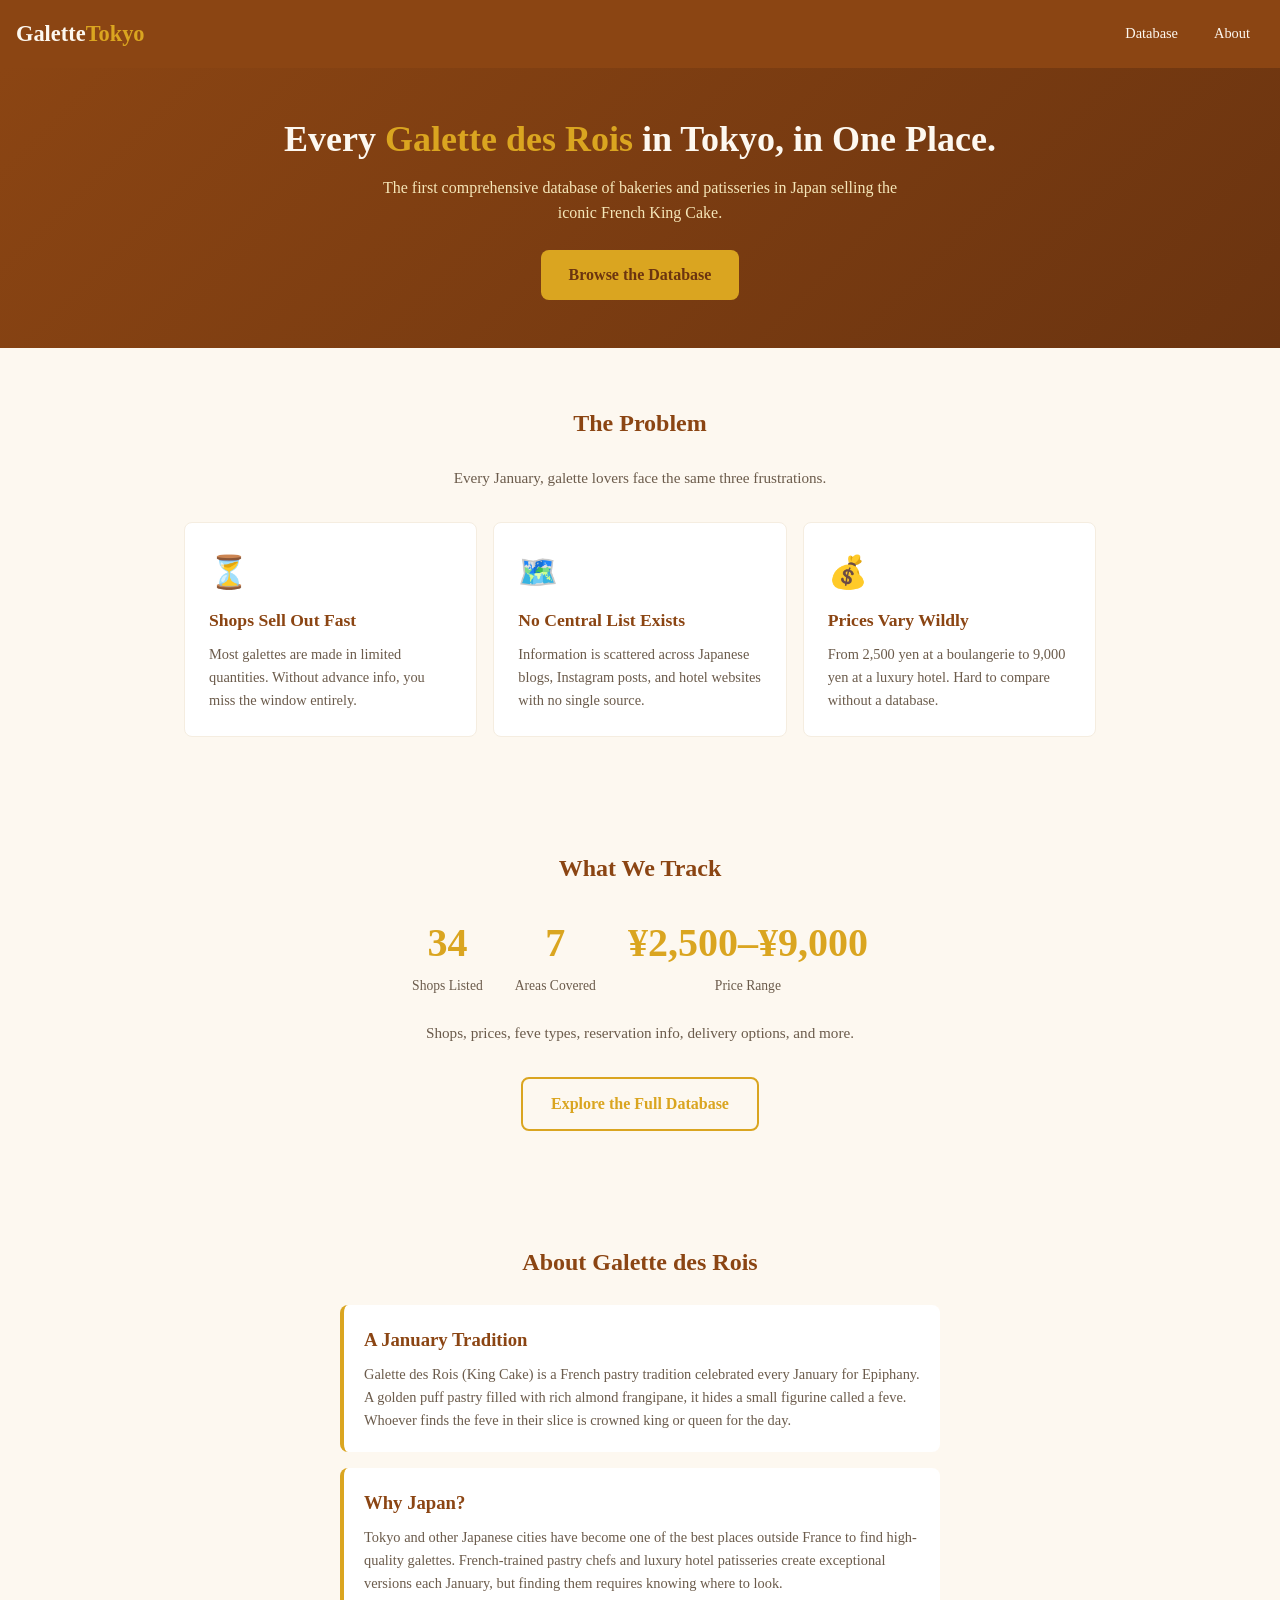
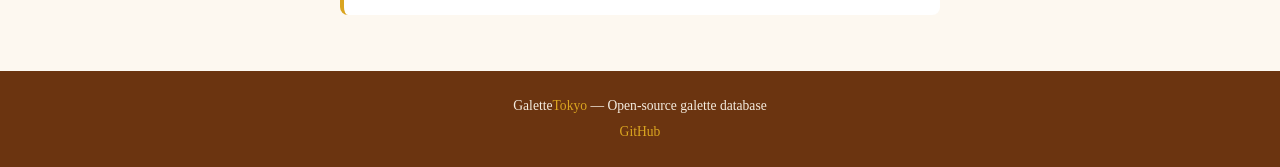
==== index.html @ a97a0c5a "init: Galette des Rois Tokyo - seasonal patisserie database 34 shops/patisseries in Tokyo and Japan." ====
<!DOCTYPE html>
<html lang="en">
<head>
<meta charset="UTF-8">
<meta name="viewport" content="width=device-width, initial-scale=1.0">
<title>Galette des Rois Tokyo - Every Galette in Tokyo, in One Place</title>
<meta name="description" content="The most complete database of bakeries and patisseries in Japan selling Galette des Rois. Find shops, compare prices, and plan your January galette season.">
<meta property="og:title" content="Galette des Rois Tokyo">
<meta property="og:description" content="Every Galette des Rois in Tokyo, in one place. 34 shops across 7 areas.">
<meta property="og:type" content="website">
<meta property="og:url" content="https://humancronadmin.github.io/galette-des-rois/">
<link rel="canonical" href="https://humancronadmin.github.io/galette-des-rois/">
<link rel="stylesheet" href="css/style.css">
</head>
<body>
<nav class="nav">
  <a href="index.html" class="nav-brand">Galette<span>Tokyo</span></a>
  <div class="nav-links">
    <a href="database.html">Database</a>
    <a href="#about">About</a>
  </div>
</nav>

<section class="hero">
  <h1>Every <em>Galette des Rois</em> in Tokyo, in One Place.</h1>
  <p>The first comprehensive database of bakeries and patisseries in Japan selling the iconic French King Cake.</p>
  <a href="database.html" class="btn btn-gold">Browse the Database</a>
</section>

<section class="section">
  <h2 class="section-title">The Problem</h2>
  <p class="section-subtitle">Every January, galette lovers face the same three frustrations.</p>
  <div class="card-grid" id="problems"></div>
</section>

<section class="section">
  <h2 class="section-title">What We Track</h2>
  <div class="stats-row" id="stats"></div>
  <p class="section-subtitle">Shops, prices, feve types, reservation info, delivery options, and more.</p>
  <div style="text-align:center">
    <a href="database.html" class="btn btn-outline">Explore the Full Database</a>
  </div>
</section>

<section class="section" id="about">
  <h2 class="section-title">About Galette des Rois</h2>
  <div class="season-box">
    <h3>A January Tradition</h3>
    <p>Galette des Rois (King Cake) is a French pastry tradition celebrated every January for Epiphany. A golden puff pastry filled with rich almond frangipane, it hides a small figurine called a feve. Whoever finds the feve in their slice is crowned king or queen for the day.</p>
  </div>
  <div class="season-box" style="margin-top:16px">
    <h3>Why Japan?</h3>
    <p>Tokyo and other Japanese cities have become one of the best places outside France to find high-quality galettes. French-trained pastry chefs and luxury hotel patisseries create exceptional versions each January, but finding them requires knowing where to look.</p>
  </div>
</section>

<footer class="footer">
  <p>Galette<span style="color:#DAA520">Tokyo</span> &mdash; Open-source galette database</p>
  <p style="margin-top:4px"><a href="https://github.com/humancronadmin">GitHub</a></p>
</footer>

<script>
const problems = [
  { icon: "\u23F3", title: "Shops Sell Out Fast", text: "Most galettes are made in limited quantities. Without advance info, you miss the window entirely." },
  { icon: "\uD83D\uDDFA\uFE0F", title: "No Central List Exists", text: "Information is scattered across Japanese blogs, Instagram posts, and hotel websites with no single source." },
  { icon: "\uD83D\uDCB0", title: "Prices Vary Wildly", text: "From 2,500 yen at a boulangerie to 9,000 yen at a luxury hotel. Hard to compare without a database." }
];
const stats = [
  { num: "34", label: "Shops Listed" },
  { num: "7", label: "Areas Covered" },
  { num: "\u00A52,500\u2013\u00A59,000", label: "Price Range" }
];
document.getElementById("problems").innerHTML = problems.map(p =>
  `<div class="card"><div class="card-icon">${p.icon}</div><h3>${p.title}</h3><p>${p.text}</p></div>`
).join("");
document.getElementById("stats").innerHTML = stats.map(s =>
  `<div><div class="stat-num">${s.num}</div><div class="stat-label">${s.label}</div></div>`
).join("");
</script>
</body>
</html>
---- css/style.css ----
/* Galette des Rois Tokyo - Mobile-first French-inspired design */
:root {
  --brown: #8B4513;
  --brown-dark: #6B3410;
  --gold: #DAA520;
  --gold-light: #F5E6B8;
  --cream: #FDF8F0;
  --cream-dark: #F5EDE0;
  --text: #3A2A1A;
  --text-light: #6B5B4B;
  --white: #FFFFFF;
  --radius: 8px;
}
*, *::before, *::after { box-sizing: border-box; margin: 0; padding: 0; }
body { font-family: 'Georgia', 'Times New Roman', serif; background: var(--cream); color: var(--text); line-height: 1.6; }
a { color: var(--brown); text-decoration: none; }
a:hover { color: var(--gold); }
img { max-width: 100%; }

/* Nav */
.nav { background: var(--brown); padding: 12px 16px; display: flex; align-items: center; justify-content: space-between; position: sticky; top: 0; z-index: 100; }
.nav-brand { color: var(--cream); font-size: 1.25rem; font-weight: 700; }
.nav-brand span { color: var(--gold); }
.nav-links { display: flex; gap: 8px; }
.nav-links a { color: var(--cream); padding: 10px 14px; min-height: 44px; min-width: 44px; display: inline-flex; align-items: center; border-radius: var(--radius); font-size: 0.9rem; }
.nav-links a:hover { background: var(--brown-dark); color: var(--gold); }

/* Hero */
.hero { background: linear-gradient(135deg, var(--brown) 0%, var(--brown-dark) 100%); color: var(--cream); padding: 48px 16px; text-align: center; }
.hero h1 { font-size: 1.75rem; margin-bottom: 12px; line-height: 1.3; }
.hero h1 em { color: var(--gold); font-style: normal; }
.hero p { font-size: 1rem; color: var(--gold-light); max-width: 520px; margin: 0 auto 24px; }
.btn { display: inline-flex; align-items: center; justify-content: center; min-height: 44px; padding: 12px 28px; border-radius: var(--radius); font-size: 1rem; font-weight: 700; cursor: pointer; border: none; transition: background 0.2s; }
.btn-gold { background: var(--gold); color: var(--brown-dark); }
.btn-gold:hover { background: #C4941A; color: var(--white); }
.btn-outline { background: transparent; border: 2px solid var(--gold); color: var(--gold); }
.btn-outline:hover { background: var(--gold); color: var(--brown-dark); }

/* Sections */
.section { padding: 40px 16px; max-width: 960px; margin: 0 auto; }
.section-title { font-size: 1.5rem; color: var(--brown); text-align: center; margin-bottom: 24px; }
.section-subtitle { text-align: center; color: var(--text-light); margin-bottom: 32px; font-size: 0.95rem; }

/* Problem cards */
.card-grid { display: grid; gap: 16px; }
.card { background: var(--white); border-radius: var(--radius); padding: 24px; border: 1px solid var(--cream-dark); }
.card-icon { font-size: 2rem; margin-bottom: 8px; }
.card h3 { color: var(--brown); margin-bottom: 8px; font-size: 1.1rem; }
.card p { color: var(--text-light); font-size: 0.9rem; }

/* Stats */
.stats-row { display: flex; justify-content: center; gap: 32px; text-align: center; margin-bottom: 24px; }
.stat-num { font-size: 2.5rem; font-weight: 700; color: var(--gold); }
.stat-label { color: var(--text-light); font-size: 0.85rem; }

/* Season */
.season-box { background: var(--white); border-left: 4px solid var(--gold); border-radius: var(--radius); padding: 20px; max-width: 600px; margin: 0 auto; }
.season-box h3 { color: var(--brown); margin-bottom: 8px; }
.season-box p { color: var(--text-light); font-size: 0.9rem; }

/* Footer */
.footer { background: var(--brown-dark); color: var(--cream-dark); text-align: center; padding: 24px 16px; font-size: 0.85rem; }
.footer a { color: var(--gold); }

/* Database page */
.db-header { background: var(--brown); color: var(--cream); padding: 24px 16px; text-align: center; }
.db-header h1 { font-size: 1.5rem; margin-bottom: 4px; }
.db-header p { color: var(--gold-light); font-size: 0.9rem; }

.filters { background: var(--white); padding: 16px; border-bottom: 1px solid var(--cream-dark); display: flex; flex-wrap: wrap; gap: 8px; max-width: 960px; margin: 0 auto; }
.filters select, .filters input { min-height: 44px; padding: 8px 12px; border: 1px solid var(--cream-dark); border-radius: var(--radius); font-size: 0.9rem; background: var(--cream); color: var(--text); font-family: inherit; flex: 1 1 140px; }
.filters select:focus, .filters input:focus { outline: 2px solid var(--gold); border-color: var(--gold); }

.shop-grid { display: grid; gap: 16px; max-width: 960px; margin: 16px auto; padding: 0 16px; }
.shop-card { background: var(--white); border-radius: var(--radius); padding: 20px; border: 1px solid var(--cream-dark); transition: box-shadow 0.2s; }
.shop-card:hover { box-shadow: 0 4px 12px rgba(139,69,19,0.1); }
.shop-card h3 { color: var(--brown); font-size: 1.1rem; margin-bottom: 4px; }
.shop-meta { display: flex; flex-wrap: wrap; gap: 6px; margin: 8px 0; }
.badge { display: inline-block; padding: 4px 10px; border-radius: 20px; font-size: 0.75rem; font-weight: 600; }
.badge-area { background: var(--gold-light); color: var(--brown-dark); }
.badge-style { background: var(--cream-dark); color: var(--text-light); }
.shop-price { color: var(--gold); font-weight: 700; font-size: 1rem; margin: 8px 0; }
.shop-icons { display: flex; gap: 12px; margin: 8px 0; font-size: 0.8rem; color: var(--text-light); }
.shop-icons span { display: inline-flex; align-items: center; gap: 4px; }
.shop-highlight { font-size: 0.85rem; color: var(--text-light); font-style: italic; margin-top: 8px; border-top: 1px solid var(--cream-dark); padding-top: 8px; }
.shop-count { text-align: center; padding: 12px; color: var(--text-light); font-size: 0.9rem; }
.no-results { text-align: center; padding: 48px 16px; color: var(--text-light); }

/* Desktop */
@media (min-width: 480px) {
  .hero h1 { font-size: 2.25rem; }
  .card-grid { grid-template-columns: repeat(3, 1fr); }
  .shop-grid { grid-template-columns: repeat(2, 1fr); }
  .nav-brand { font-size: 1.4rem; }
  .section { padding: 56px 24px; }
  .filters { padding: 16px 24px; }
}
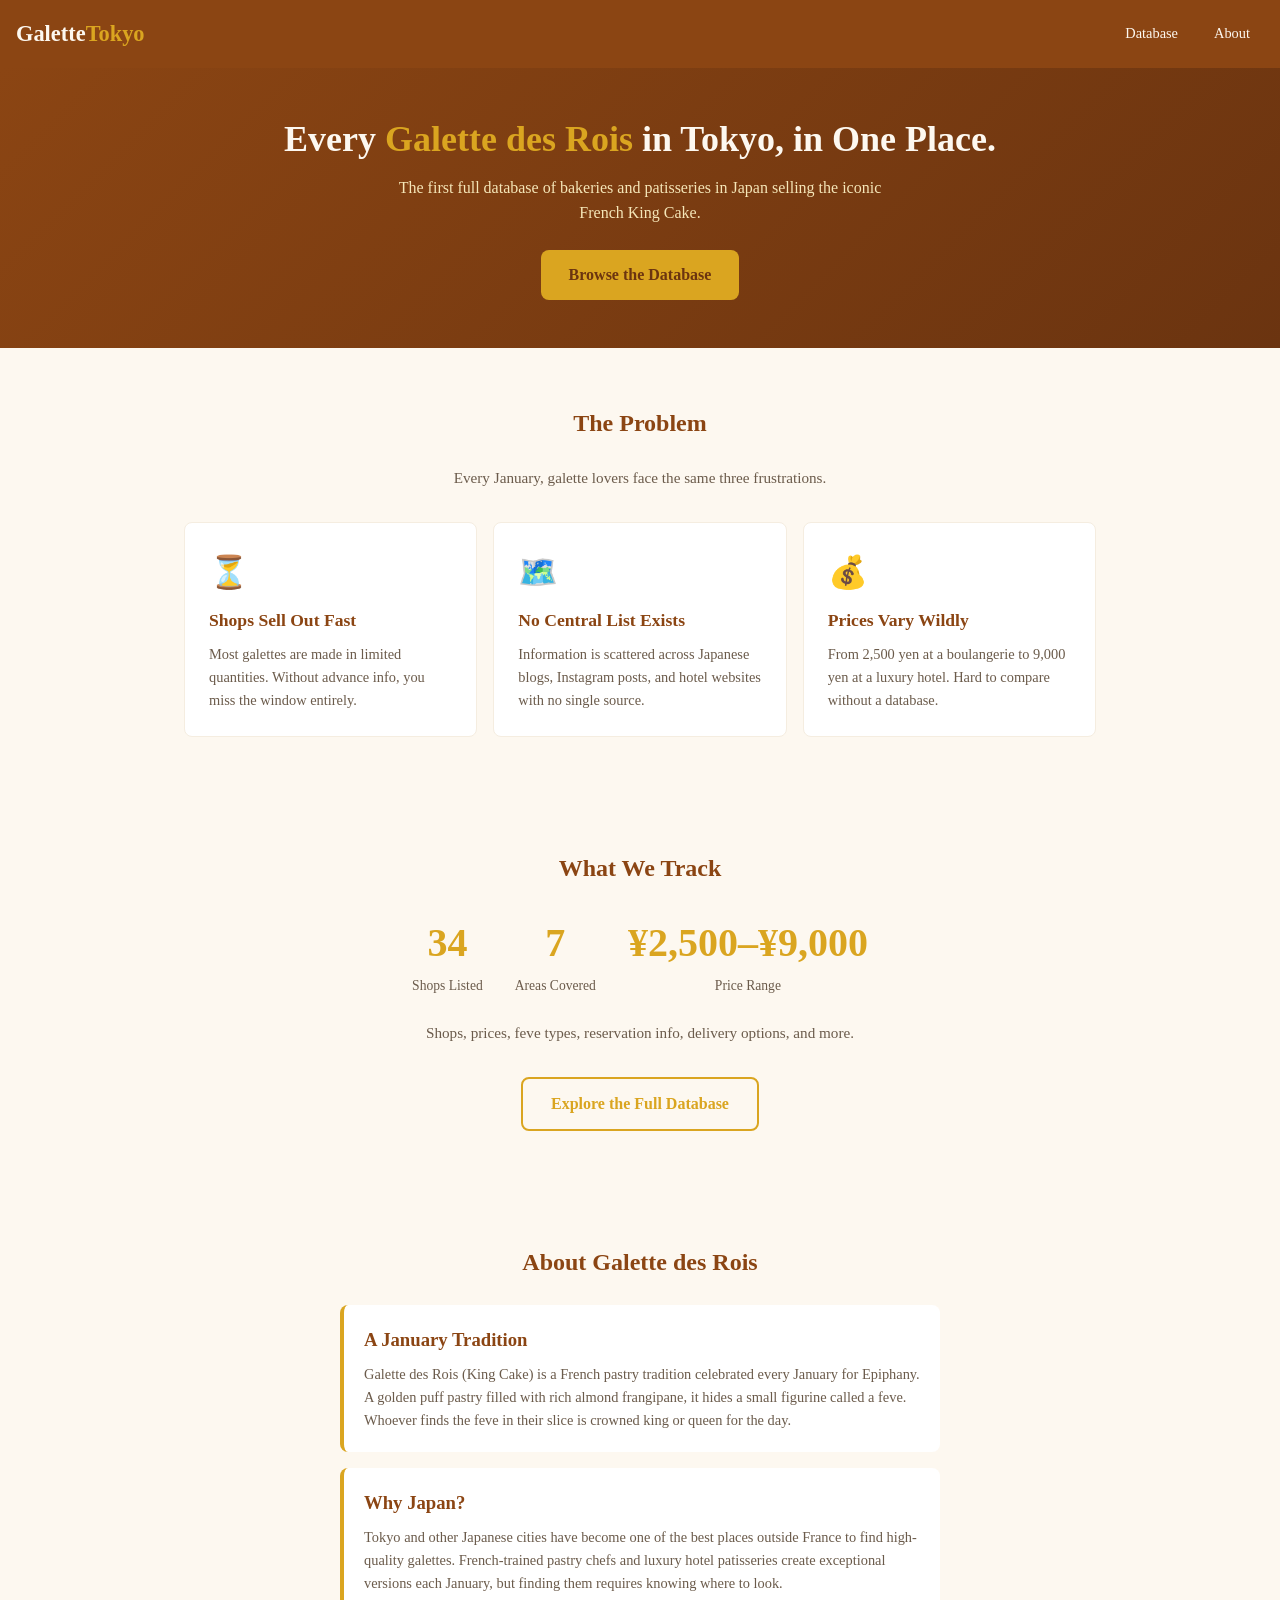
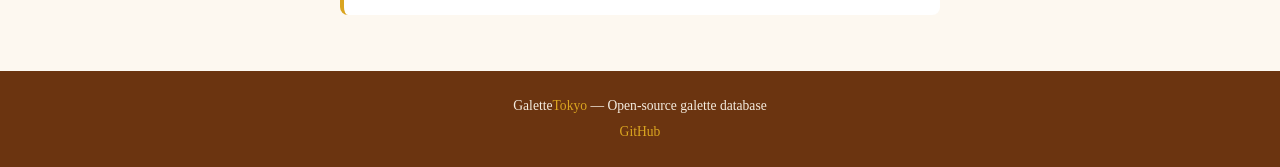
==== commit 526c0ba0: "Clean up formatting and add spec Co-Authored-By: Claude Opus 4.6 (1M context) <noreply@anthropic.com" ====
--- a/index.html
+++ b/index.html
@@ -1,6 +1,8 @@
 <!DOCTYPE html>
 <html lang="en">
 <head>
+<script type="text/javascript">(function(c,l,a,r,i,t,y){c[a]=c[a]||function(){(c[a].q=c[a].q||[]).push(arguments)};t=l.createElement(r);t.async=1;t.src="https://www.clarity.ms/tag/"+i;y=l.getElementsByTagName(r)[0];y.parentNode.insertBefore(t,y);})(window, document, "clarity", "script", "wb2licp572");</script>
+<meta name="google-site-verification" content="V2clKLw3TIESFtet" />
 <meta charset="UTF-8">
 <meta name="viewport" content="width=device-width, initial-scale=1.0">
 <title>Galette des Rois Tokyo - Every Galette in Tokyo, in One Place</title>
@@ -11,71 +13,77 @@
 <meta property="og:url" content="https://humancronadmin.github.io/galette-des-rois/">
 <link rel="canonical" href="https://humancronadmin.github.io/galette-des-rois/">
 <link rel="stylesheet" href="css/style.css">
+
+<script type="application/ld+json">{"@context":"https://schema.org","@type":"WebSite","name":"GaletteTokyo","url":"https://humancronadmin.github.io/galette-des-rois/","description":"GaletteTokyo - galette des rois in Tokyo, king cake Japan, French pastry shops, frangipane, galette season January","inLanguage":"en","potentialAction":{"@type":"SearchAction","target":{"@type":"EntryPoint","urlTemplate":"https://humancronadmin.github.io/galette-des-rois/?q={search_term_string}"},"query-input":"required name=search_term_string"}}</script>
+<script type="application/ld+json">{"@context":"https://schema.org","@type":"BreadcrumbList","itemListElement":[{"@type":"ListItem","position":1,"name":"Home","item":"https://humancronadmin.github.io/galette-des-rois/"}]}</script>
 </head>
 <body>
 <nav class="nav">
-  <a href="index.html" class="nav-brand">Galette<span>Tokyo</span></a>
-  <div class="nav-links">
-    <a href="database.html">Database</a>
-    <a href="#about">About</a>
-  </div>
+ <a href="index.html" class="nav-brand">Galette<span>Tokyo</span></a>
+ <div class="nav-links">
+ <a href="database.html">Database</a>
+ <a href="#about">About</a>
+ </div>
 </nav>
 
 <section class="hero">
-  <h1>Every <em>Galette des Rois</em> in Tokyo, in One Place.</h1>
-  <p>The first comprehensive database of bakeries and patisseries in Japan selling the iconic French King Cake.</p>
-  <a href="database.html" class="btn btn-gold">Browse the Database</a>
+ <h1>Every <em>Galette des Rois</em> in Tokyo, in One Place.</h1>
+ <p>The first full database of bakeries and patisseries in Japan selling the iconic French King Cake.</p>
+ <a href="database.html" class="btn btn-gold">Browse the Database</a>
 </section>
 
 <section class="section">
-  <h2 class="section-title">The Problem</h2>
-  <p class="section-subtitle">Every January, galette lovers face the same three frustrations.</p>
-  <div class="card-grid" id="problems"></div>
+ <h2 class="section-title">The Problem</h2>
+ <p class="section-subtitle">Every January, galette lovers face the same three frustrations.</p>
+ <div class="card-grid" id="problems"></div>
 </section>
 
 <section class="section">
-  <h2 class="section-title">What We Track</h2>
-  <div class="stats-row" id="stats"></div>
-  <p class="section-subtitle">Shops, prices, feve types, reservation info, delivery options, and more.</p>
-  <div style="text-align:center">
-    <a href="database.html" class="btn btn-outline">Explore the Full Database</a>
-  </div>
+ <h2 class="section-title">What We Track</h2>
+ <div class="stats-row" id="stats"></div>
+ <p class="section-subtitle">Shops, prices, feve types, reservation info, delivery options, and more.</p>
+ <div style="text-align:center">
+ <a href="database.html" class="btn btn-outline">Explore the Full Database</a>
+ </div>
 </section>
 
 <section class="section" id="about">
-  <h2 class="section-title">About Galette des Rois</h2>
-  <div class="season-box">
-    <h3>A January Tradition</h3>
-    <p>Galette des Rois (King Cake) is a French pastry tradition celebrated every January for Epiphany. A golden puff pastry filled with rich almond frangipane, it hides a small figurine called a feve. Whoever finds the feve in their slice is crowned king or queen for the day.</p>
-  </div>
-  <div class="season-box" style="margin-top:16px">
-    <h3>Why Japan?</h3>
-    <p>Tokyo and other Japanese cities have become one of the best places outside France to find high-quality galettes. French-trained pastry chefs and luxury hotel patisseries create exceptional versions each January, but finding them requires knowing where to look.</p>
-  </div>
+ <h2 class="section-title">About Galette des Rois</h2>
+ <div class="season-box">
+ <h3>A January Tradition</h3>
+ <p>Galette des Rois (King Cake) is a French pastry tradition celebrated every January for Epiphany. A golden puff pastry filled with rich almond frangipane, it hides a small figurine called a feve. Whoever finds the feve in their slice is crowned king or queen for the day.</p>
+ </div>
+ <div class="season-box" style="margin-top:16px">
+ <h3>Why Japan?</h3>
+ <p>Tokyo and other Japanese cities have become one of the best places outside France to find high-quality galettes. French-trained pastry chefs and luxury hotel patisseries create exceptional versions each January, but finding them requires knowing where to look.</p>
+ </div>
 </section>
 
 <footer class="footer">
-  <p>Galette<span style="color:#DAA520">Tokyo</span> &mdash; Open-source galette database</p>
-  <p style="margin-top:4px"><a href="https://github.com/humancronadmin">GitHub</a></p>
+ <p>Galette<span style="color:#DAA520">Tokyo</span> &mdash; Open-source galette database</p>
+ <p style="margin-top:4px"><a href="https://github.com/humancronadmin">GitHub</a></p>
 </footer>
 
 <script>
 const problems = [
-  { icon: "\u23F3", title: "Shops Sell Out Fast", text: "Most galettes are made in limited quantities. Without advance info, you miss the window entirely." },
-  { icon: "\uD83D\uDDFA\uFE0F", title: "No Central List Exists", text: "Information is scattered across Japanese blogs, Instagram posts, and hotel websites with no single source." },
-  { icon: "\uD83D\uDCB0", title: "Prices Vary Wildly", text: "From 2,500 yen at a boulangerie to 9,000 yen at a luxury hotel. Hard to compare without a database." }
+ { icon: "\u23F3", title: "Shops Sell Out Fast", text: "Most galettes are made in limited quantities. Without advance info, you miss the window entirely." },
+ { icon: "\uD83D\uDDFA\uFE0F", title: "No Central List Exists", text: "Information is scattered across Japanese blogs, Instagram posts, and hotel websites with no single source." },
+ { icon: "\uD83D\uDCB0", title: "Prices Vary Wildly", text: "From 2,500 yen at a boulangerie to 9,000 yen at a luxury hotel. Hard to compare without a database." }
 ];
 const stats = [
-  { num: "34", label: "Shops Listed" },
-  { num: "7", label: "Areas Covered" },
-  { num: "\u00A52,500\u2013\u00A59,000", label: "Price Range" }
+ { num: "34", label: "Shops Listed" },
+ { num: "7", label: "Areas Covered" },
+ { num: "\u00A52,500\u2013\u00A59,000", label: "Price Range" }
 ];
 document.getElementById("problems").innerHTML = problems.map(p =>
-  `<div class="card"><div class="card-icon">${p.icon}</div><h3>${p.title}</h3><p>${p.text}</p></div>`
+ `<div class="card"><div class="card-icon">${p.icon}</div><h3>${p.title}</h3><p>${p.text}</p></div>`
 ).join("");
 document.getElementById("stats").innerHTML = stats.map(s =>
-  `<div><div class="stat-num">${s.num}</div><div class="stat-label">${s.label}</div></div>`
+ `<div><div class="stat-num">${s.num}</div><div class="stat-label">${s.label}</div></div>`
 ).join("");
 </script>
+<script async src="https://pagead2.googlesyndication.com/pagead/js/adsbygoogle.js?client=ca-pub-6776399834647681" crossorigin="anonymous"></script>
+<script async src="https://www.googletagmanager.com/gtag/js?id=G-4R6KFZWP0R"></script>
+<script>window.dataLayer=window.dataLayer||[];function gtag(){dataLayer.push(arguments)}gtag('js',new Date());gtag('config','G-4R6KFZWP0R');</script>
 </body>
 </html>
